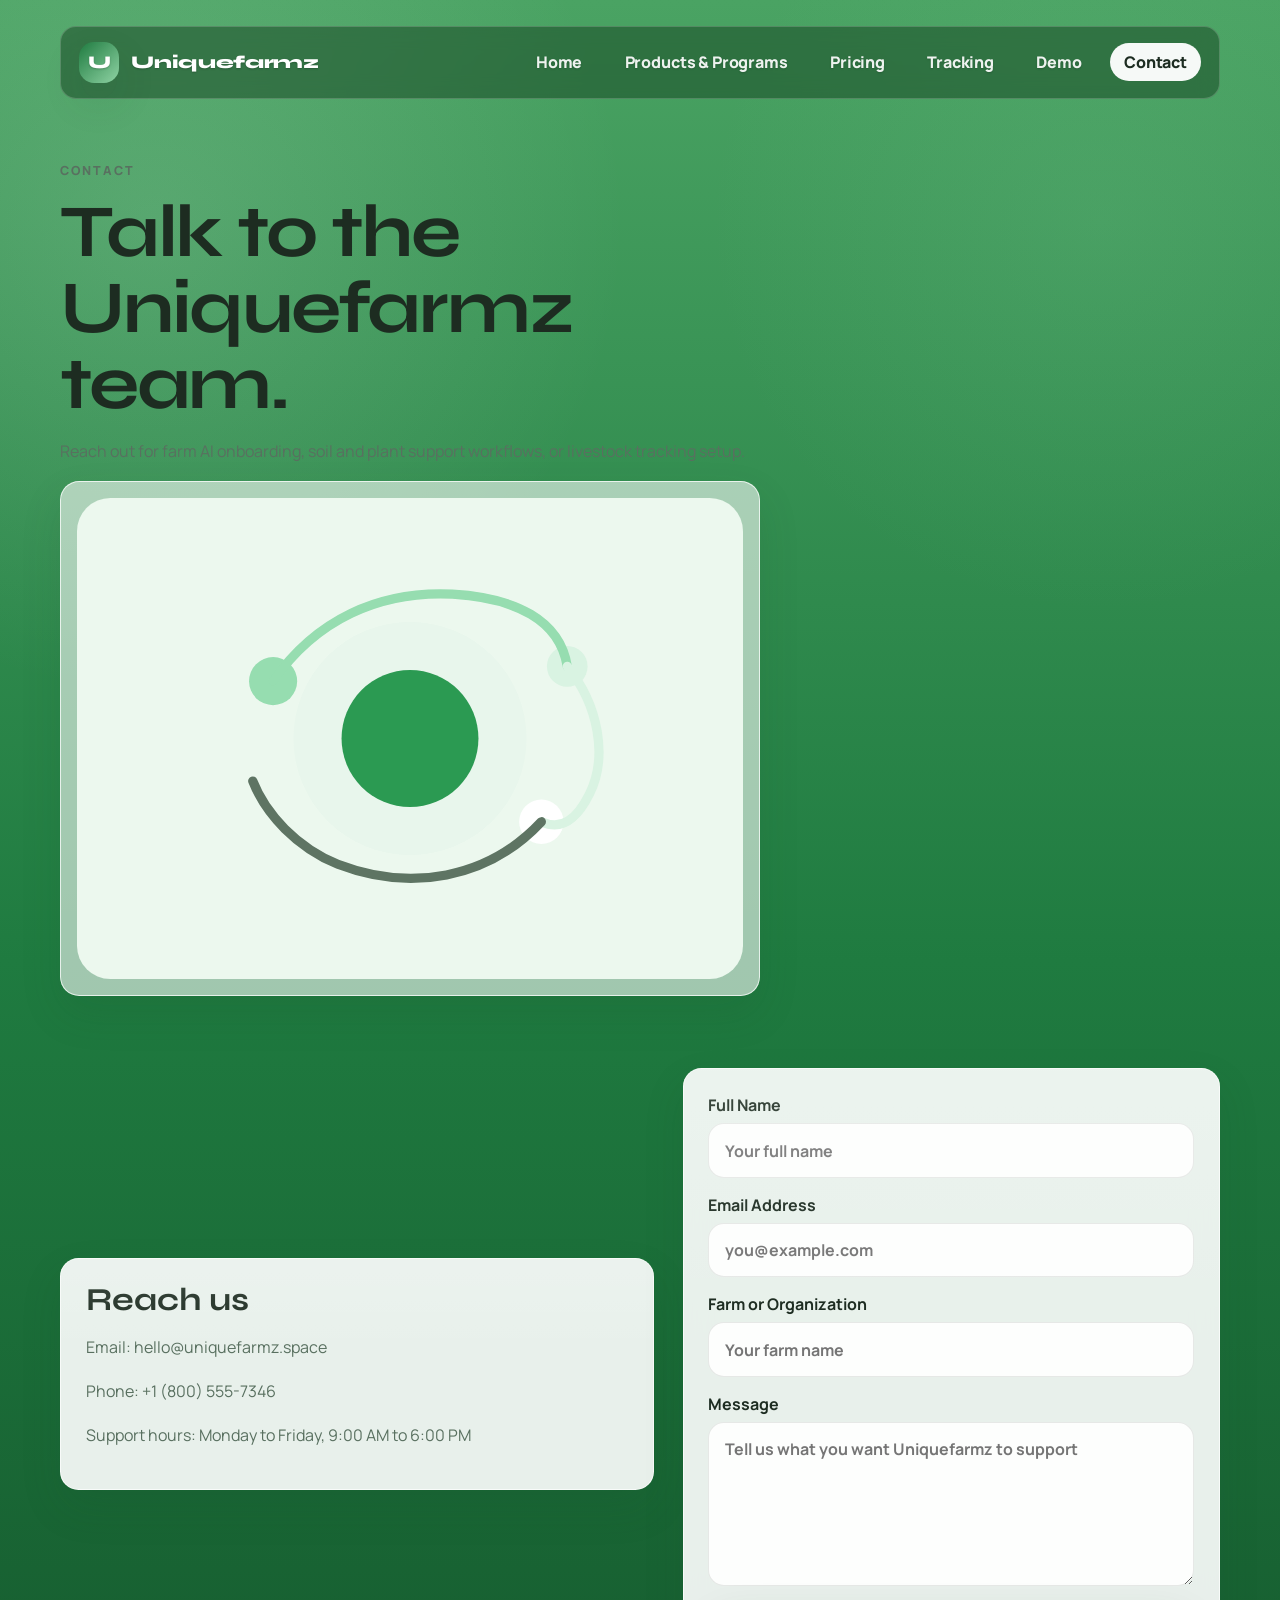
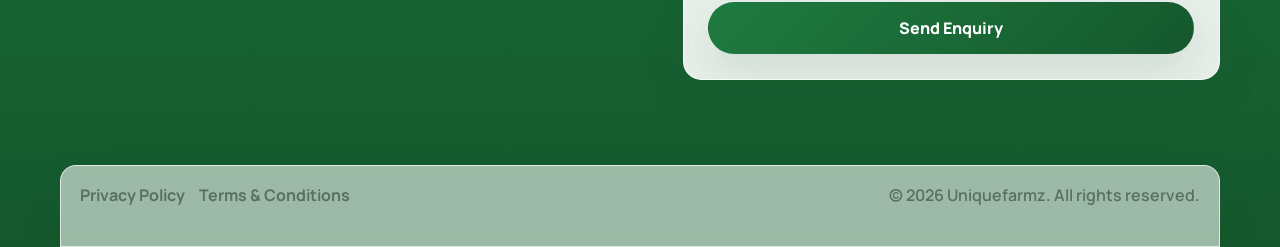
==== contact.html @ c184e69d "Initial commit" ====
<!DOCTYPE html>
<html lang="en">
<head>
  <meta charset="UTF-8">
  <meta name="viewport" content="width=device-width, initial-scale=1.0">
  <title>Contact | Uniquefarmz</title>
  <meta name="description" content="Contact Uniquefarmz for demos, farm AI setup, soil and plant monitoring support, and livestock tracking enquiries.">
  <link rel="preconnect" href="https://fonts.googleapis.com">
  <link rel="preconnect" href="https://fonts.gstatic.com" crossorigin>
  <link href="https://fonts.googleapis.com/css2?family=Syne:wght@500;700;800&family=Manrope:wght@400;500;700;800&display=swap" rel="stylesheet">
  <link rel="stylesheet" href="styles.css">
</head>
<body>
  <div class="site-shell">
    <header class="subhero">
      <nav class="topbar">
        <a class="brand" href="index.html">
          <span class="brand-mark">U</span>
          <span class="brand-name">Uniquefarmz</span>
        </a>
        <div class="nav-links">
          <a href="index.html">Home</a>
          <a href="products.html">Products & Programs</a>
          <a href="pricing.html">Pricing</a>
          <a href="tracking.html">Tracking</a>
          <a href="demo.html">Demo</a>
          <a class="active" href="contact.html">Contact</a>
        </div>
      </nav>
      <div class="subhero-copy">
        <p class="eyebrow">Contact</p>
        <h1>Talk to the Uniquefarmz team.</h1>
        <p>Reach out for farm AI onboarding, soil and plant support workflows, or livestock tracking setup.</p>
      </div>
      <div class="subhero-art compact-art">
        <img class="svg-art" src="assets/farm-network.svg" alt="Uniquefarmz contact illustration">
      </div>
    </header>

    <main>
      <section class="section contact-grid">
        <div class="contact-card">
          <h2>Reach us</h2>
          <p>Email: hello@uniquefarmz.space</p>
          <p>Phone: +1 (800) 555-7346</p>
          <p>Support hours: Monday to Friday, 9:00 AM to 6:00 PM</p>
        </div>

        <form class="contact-form glass-panel">
          <label>
            Full Name
            <input type="text" placeholder="Your full name">
          </label>
          <label>
            Email Address
            <input type="email" placeholder="you@example.com">
          </label>
          <label>
            Farm or Organization
            <input type="text" placeholder="Your farm name">
          </label>
          <label>
            Message
            <textarea rows="6" placeholder="Tell us what you want Uniquefarmz to support"></textarea>
          </label>
          <button class="button button-primary" type="submit">Send Enquiry</button>
        </form>
      </section>
    </main>

    <footer class="site-footer">
      <div class="footer-links">
        <a href="privacy.html">Privacy Policy</a>
        <a href="terms.html">Terms & Conditions</a>
      </div>
      <p>© 2026 Uniquefarmz. All rights reserved.</p>
    </footer>
  </div>
</body>
</html>
---- styles.css ----
:root {
  --bg: #1f7b40;
  --panel: rgba(255, 255, 255, 0.9);
  --panel-solid: #ffffff;
  --text: #1d2c21;
  --muted: #597060;
  --line: rgba(29, 44, 33, 0.1);
  --primary: #1f7b40;
  --primary-deep: #15582d;
  --accent: #8fd3a4;
  --accent-2: #d9f1df;
  --shadow: 0 18px 42px rgba(26, 72, 41, 0.12);
}

* { box-sizing: border-box; }

body {
  margin: 0;
  font-family: "Manrope", sans-serif;
  color: var(--text);
  background:
    radial-gradient(circle at 12% 12%, rgba(232, 248, 236, 0.14), transparent 24%),
    radial-gradient(circle at 86% 12%, rgba(143, 211, 164, 0.12), transparent 20%),
    linear-gradient(180deg, #4aa363 0%, #1f7b40 52%, #15582d 100%);
}

a { color: inherit; text-decoration: none; }
button, input, textarea { font: inherit; }
.site-shell { min-height: 100vh; }

.hero, .subhero, .section, .site-footer {
  width: min(1160px, calc(100% - 2rem));
  margin: 0 auto;
}

.hero, .subhero { padding: 1.6rem 0 2.2rem; }

.topbar {
  display: flex;
  justify-content: space-between;
  align-items: center;
  gap: 1rem;
  margin-bottom: 3.8rem;
  padding: 0.95rem 1.1rem;
  border-radius: 1rem;
  background: rgba(17, 57, 28, 0.46);
  border: 1px solid rgba(255, 255, 255, 0.18);
  backdrop-filter: blur(10px);
}

.brand {
  display: flex;
  align-items: center;
  gap: 0.75rem;
  font-family: "Syne", sans-serif;
  font-weight: 800;
  font-size: 1.12rem;
  letter-spacing: -0.02em;
  color: #ffffff;
  text-shadow: 0 1px 2px rgba(0, 0, 0, 0.22);
}

.brand-mark {
  width: 2.55rem;
  height: 2.55rem;
  display: grid;
  place-items: center;
  border-radius: 0.95rem;
  background: linear-gradient(135deg, var(--primary) 0%, var(--accent) 100%);
  color: white;
  box-shadow: var(--shadow);
}

.nav-links, .footer-links, .chip-row, .tab-row {
  display: flex;
  flex-wrap: wrap;
  gap: 0.85rem;
}

.nav-links { color: rgba(255, 255, 255, 0.92); }
.nav-links a {
  padding: 0.5rem 0.9rem;
  border-radius: 999px;
  font-weight: 800;
  font-size: 1rem;
  letter-spacing: -0.01em;
  text-shadow: 0 1px 2px rgba(0, 0, 0, 0.18);
}
.nav-links a.active,
.nav-links a:hover {
  background: rgba(255, 255, 255, 0.96);
  color: var(--text);
  text-shadow: none;
}

.hero-grid, .demo-grid, .contact-grid, .tracking-grid {
  display: grid;
  grid-template-columns: 1.05fr 0.95fr;
  gap: 1.8rem;
  align-items: center;
}

.eyebrow {
  margin: 0 0 0.8rem;
  text-transform: uppercase;
  letter-spacing: 0.16em;
  font-size: 0.78rem;
  color: var(--primary-deep);
  font-weight: 800;
}

h1, h2, h3 {
  font-family: "Syne", sans-serif;
  line-height: 1.02;
  margin: 0;
}

.hero-copy h1, .subhero-copy h1 {
  font-size: clamp(2.7rem, 5.8vw, 5rem);
  max-width: 11ch;
  letter-spacing: -0.03em;
}

.lead, .subhero-copy p, .feature-card p, .panel p, .status-card p, .summary-card p, .demo-body p, .contact-card p, .legal-card p, .glass-panel p {
  color: var(--muted);
  line-height: 1.75;
}

.lead {
  color: #f3fff5;
  font-size: 1.08rem;
  font-weight: 600;
  max-width: 60ch;
}

.hero-actions {
  display: flex;
  flex-wrap: wrap;
  gap: 0.9rem;
  margin: 1.7rem 0;
}

.button {
  display: inline-flex;
  align-items: center;
  justify-content: center;
  min-height: 3.25rem;
  padding: 0 1.35rem;
  border-radius: 999px;
  border: 1px solid transparent;
  font-weight: 800;
}

.button-primary {
  background: linear-gradient(135deg, var(--primary) 0%, var(--primary-deep) 100%);
  color: white;
  box-shadow: var(--shadow);
}

.button-secondary {
  background: rgba(255, 255, 255, 0.86);
  border-color: rgba(32, 51, 37, 0.08);
  color: var(--text);
}

.button-secondary.light { background: rgba(255, 255, 255, 0.92); }

.hero-points {
  list-style: none;
  padding: 0;
  margin: 1rem 0 0;
  display: grid;
  grid-template-columns: repeat(2, minmax(0, 1fr));
  gap: 0.85rem;
}

.hero-points li,
.stat-box,
.feature-card,
.panel,
.status-card,
.summary-card,
.interactive-card,
.glass-panel,
.contact-card,
.legal-card,
.cta-card {
  backdrop-filter: blur(14px);
  background: var(--panel);
  border: 1px solid rgba(255, 255, 255, 0.72);
  box-shadow: var(--shadow);
}

.hero-points li {
  padding: 1rem;
  border-radius: 0.95rem;
  background: rgba(255, 255, 255, 0.64);
}

.visual-frame, .subhero-art, .demo-image-wrap {
  padding: 1rem;
  border-radius: 1.2rem;
  background: rgba(255, 255, 255, 0.58);
  border: 1px solid rgba(255, 255, 255, 0.74);
  box-shadow: var(--shadow);
}

.svg-art { display: block; width: 100%; height: auto; }

.status-card, .feature-card, .panel, .summary-card, .interactive-card, .glass-panel, .contact-card, .legal-card, .cta-card {
  padding: 1.55rem;
  border-radius: 1.15rem;
  position: relative;
  overflow: hidden;
}

.status-card::before, .feature-card::before, .panel::before, .summary-card::before, .interactive-card::before, .glass-panel::before, .contact-card::before, .legal-card::before, .cta-card::before {
  content: "";
  position: absolute;
  inset: 0;
  background: linear-gradient(180deg, rgba(255, 255, 255, 0.14), transparent 40%);
  pointer-events: none;
}

.status-row, .site-footer {
  display: flex;
  justify-content: space-between;
  align-items: center;
  gap: 1rem;
  flex-wrap: wrap;
}

.live-pill, .tag, .demo-label {
  display: inline-flex;
  align-items: center;
  padding: 0.4rem 0.8rem;
  border-radius: 999px;
  font-weight: 800;
}

.live-pill, .tag {
  background: rgba(43, 154, 82, 0.12);
  color: var(--primary-deep);
}

.demo-label {
  background: rgba(150, 221, 176, 0.24);
  color: var(--primary-deep);
}

.status-card h2, .summary-card h2, .glass-panel h2 {
  font-size: clamp(1.8rem, 4vw, 2.9rem);
  margin: 0.65rem 0;
}

.section { padding: 2.3rem 0 4.3rem; }

.stat-band, .feature-grid, .stack {
  display: grid;
  gap: 1rem;
}

.stat-band { grid-template-columns: repeat(3, 1fr); }
.feature-grid { grid-template-columns: repeat(3, minmax(0, 1fr)); }

.stat-box {
  padding: 1.35rem;
  border-radius: 1.05rem;
}

.stat-box strong {
  display: block;
  font-family: "Syne", sans-serif;
  font-size: 1.24rem;
  margin-bottom: 0.35rem;
}

.section-head { margin-bottom: 1.5rem; }
.section-head h2, .cta-card h2 { font-size: clamp(2rem, 4vw, 3.4rem); max-width: 13ch; }

.cta-card {
  background:
    linear-gradient(135deg, rgba(217, 243, 226, 0.74), rgba(143, 211, 164, 0.48)),
    rgba(255, 255, 255, 0.96);
}

.cta-card .button-primary {
  background: linear-gradient(135deg, #1d6d39 0%, #14512a 100%);
}

.panel.wide {
  display: grid;
  grid-template-columns: 1.05fr 0.95fr;
  gap: 1.25rem;
  align-items: center;
}

.detail-list {
  margin: 1rem 0 0;
  padding-left: 1.1rem;
  color: var(--muted);
  line-height: 1.8;
}

.chip-row span, .timeline-item {
  padding: 0.7rem 0.9rem;
  border-radius: 0.85rem;
  background: rgba(255, 255, 255, 0.74);
  border: 1px solid rgba(32, 51, 37, 0.08);
}

.tab-button {
  border: 0;
  border-radius: 999px;
  padding: 0.8rem 1rem;
  background: rgba(255, 255, 255, 0.82);
  color: var(--text);
  font-weight: 800;
  cursor: pointer;
}

.tab-button.active {
  background: linear-gradient(135deg, #1d6d39 0%, #14512a 100%);
  color: white;
}

.demo-image-wrap { margin: 1rem 0; }

.demo-body {
  padding: 1rem;
  border-radius: 1.2rem;
  background: var(--panel-solid);
}

.demo-body h3, .contact-card h2, .legal-card h2, .tracking-summary h3 {
  font-size: 2rem;
  margin-bottom: 0.8rem;
}

.pricing-grid {
  display: flex;
  gap: 1rem;
  flex-wrap: wrap;
}

.price-card {
  flex: 1 1 280px;
  backdrop-filter: blur(14px);
  background: var(--panel);
  border: 1px solid rgba(255, 255, 255, 0.72);
  box-shadow: var(--shadow);
  border-radius: 1.15rem;
  padding: 1.55rem;
  position: relative;
  overflow: hidden;
}

.price-card::before {
  content: "";
  position: absolute;
  inset: 0;
  background: linear-gradient(180deg, rgba(255, 255, 255, 0.14), transparent 40%);
  pointer-events: none;
}

.price-card.featured {
  background:
    linear-gradient(135deg, rgba(217, 243, 226, 0.74), rgba(143, 211, 164, 0.48)),
    rgba(255, 255, 255, 0.96);
}

.price-card h2 {
  font-size: clamp(1.8rem, 4vw, 2.9rem);
  margin: 0.65rem 0;
}

.price-card h2 span {
  font-size: 1rem;
  color: var(--muted);
}

.price-label {
  display: inline-flex;
  align-items: center;
  padding: 0.4rem 0.8rem;
  border-radius: 999px;
  font-weight: 800;
  background: rgba(150, 221, 176, 0.24);
  color: var(--primary-deep);
}

.tracking-grid { align-items: start; }

.timeline-list {
  display: grid;
  gap: 0.85rem;
  margin-top: 1.1rem;
}

.timeline-item strong, .timeline-item span { display: block; }
.timeline-item strong { margin-bottom: 0.25rem; }

.contact-form { display: grid; gap: 1rem; }
.contact-form label { display: grid; gap: 0.45rem; font-weight: 700; }

.contact-form input,
.contact-form textarea {
  width: 100%;
  padding: 0.95rem 1rem;
  border-radius: 1rem;
  border: 1px solid var(--line);
  background: rgba(255, 255, 255, 0.9);
  color: var(--text);
}

.legal-section { display: grid; }
.legal-card { max-width: 860px; }

.site-footer {
  padding: 1.15rem 1.2rem 2.5rem;
  margin-top: 1rem;
  background: rgba(255, 255, 255, 0.58);
  border: 1px solid rgba(255, 255, 255, 0.68);
  border-radius: 1rem 1rem 0 0;
  box-shadow: var(--shadow);
}

.footer-links a { color: var(--muted); font-weight: 700; }
.footer-links a.active, .footer-links a:hover { color: var(--text); }
.site-footer p { margin: 0; color: var(--muted); font-weight: 600; }
.compact-art { max-width: 700px; }
.tracking-hero-art {
  max-width: 440px;
  margin-top: 1rem;
}

@media (max-width: 920px) {
  .hero-grid, .demo-grid, .contact-grid, .tracking-grid, .stat-band, .feature-grid, .panel.wide {
    grid-template-columns: 1fr;
  }

  .topbar {
    flex-direction: column;
    align-items: flex-start;
  }
}

@media (max-width: 640px) {
  .hero-points {
    grid-template-columns: 1fr;
  }

  .hero-copy h1, .subhero-copy h1 {
    max-width: none;
  }
}
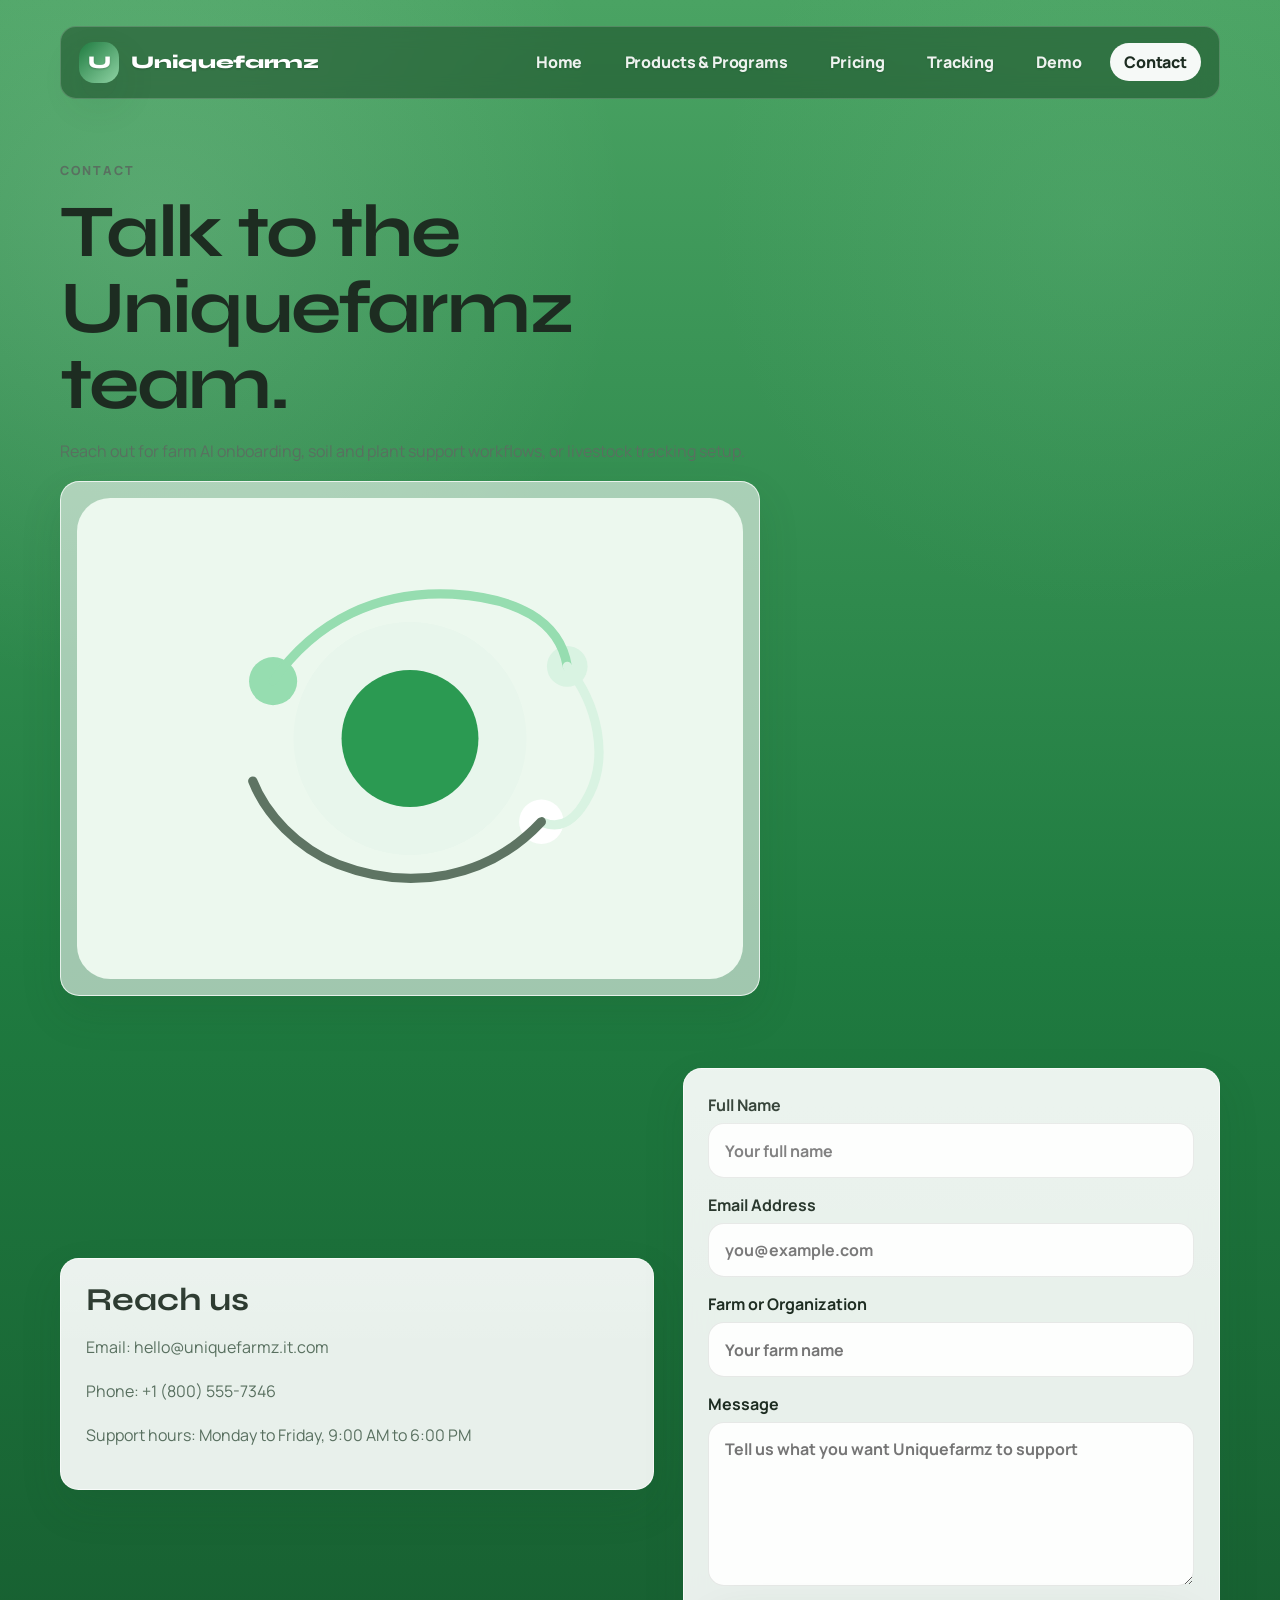
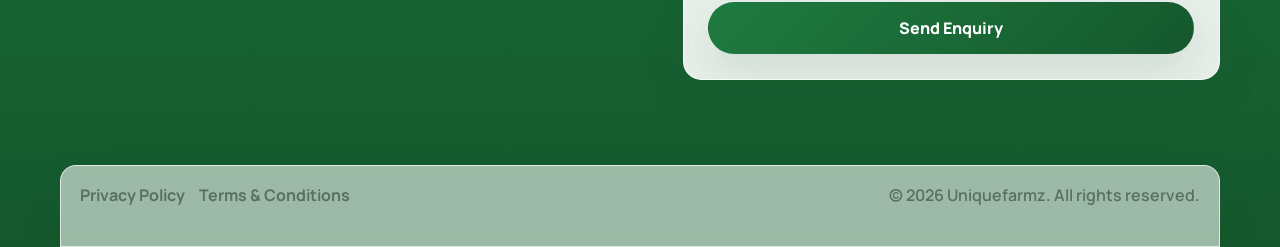
==== commit 72889383: "Update domain from .space to .it.com" ====
--- a/contact.html
+++ b/contact.html
@@ -41,7 +41,7 @@
       <section class="section contact-grid">
         <div class="contact-card">
           <h2>Reach us</h2>
-          <p>Email: hello@uniquefarmz.space</p>
+          <p>Email: hello@uniquefarmz.it.com</p>
           <p>Phone: +1 (800) 555-7346</p>
           <p>Support hours: Monday to Friday, 9:00 AM to 6:00 PM</p>
         </div>
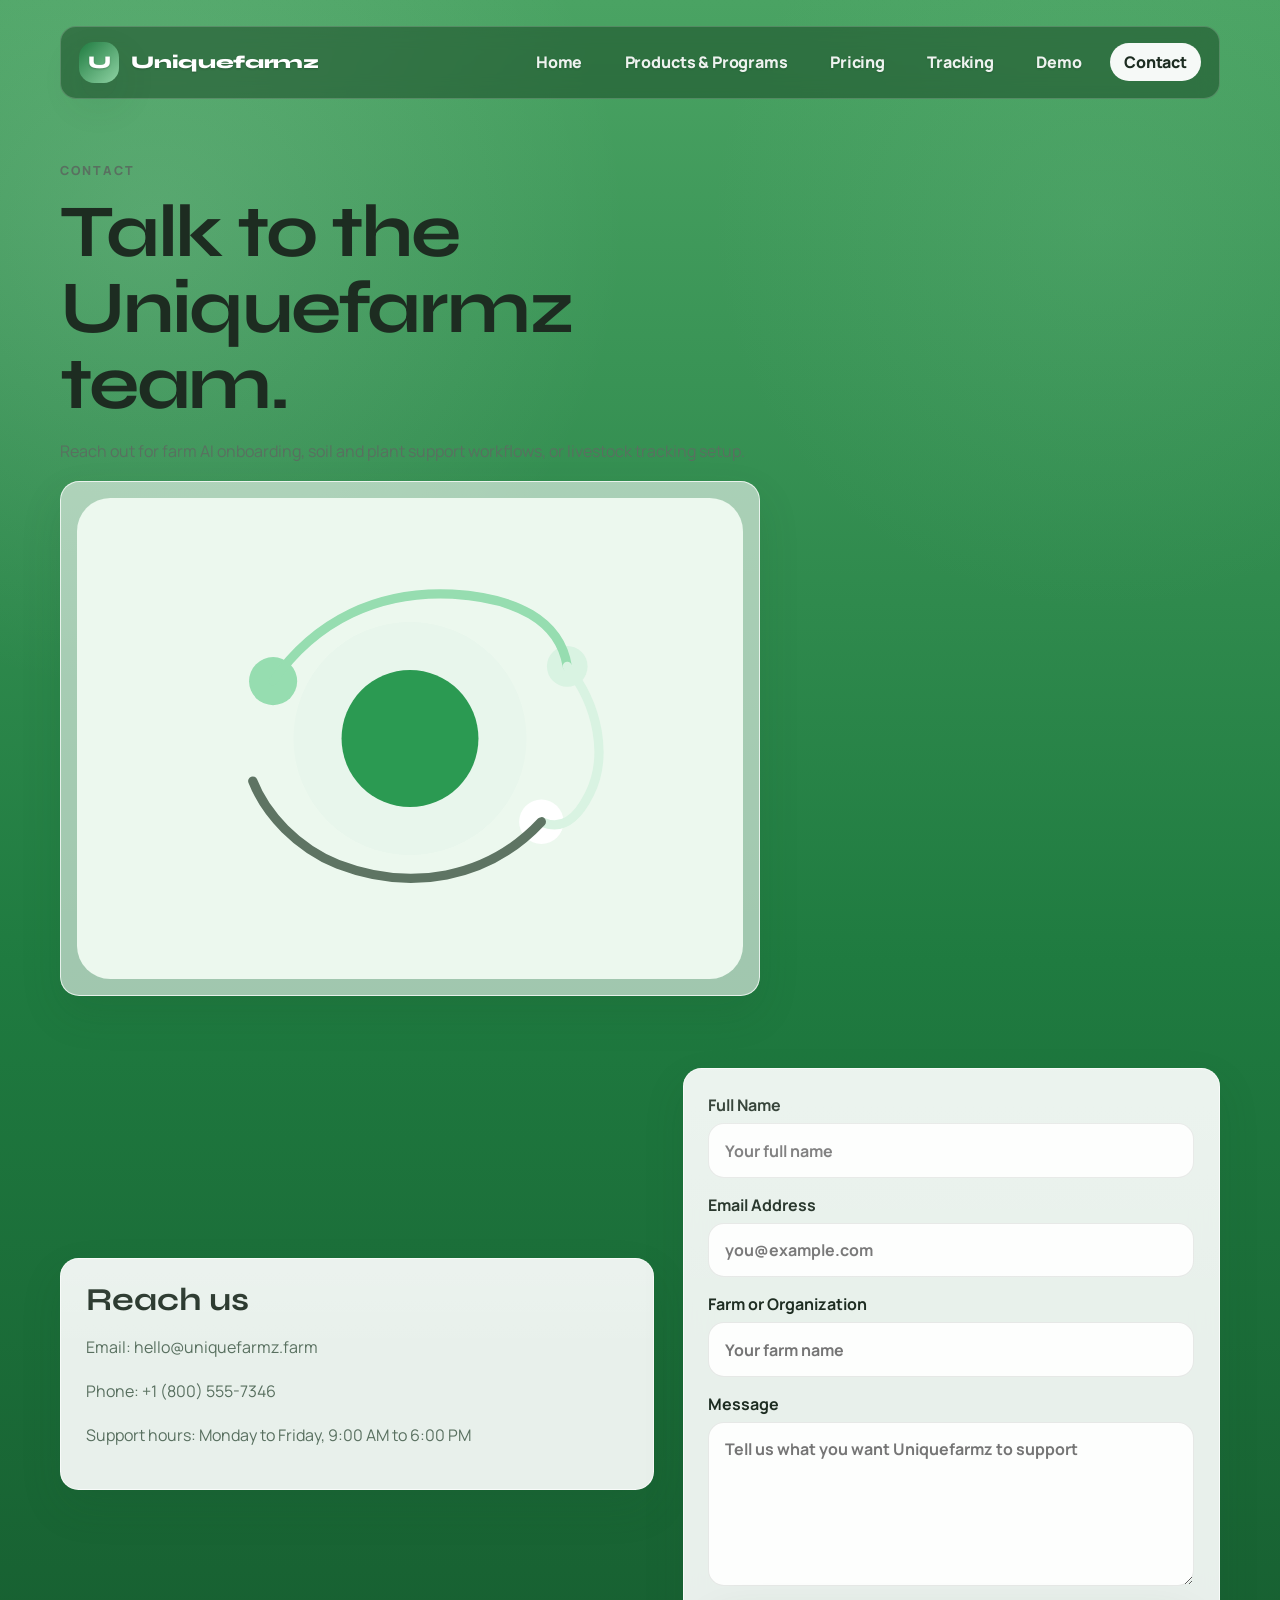
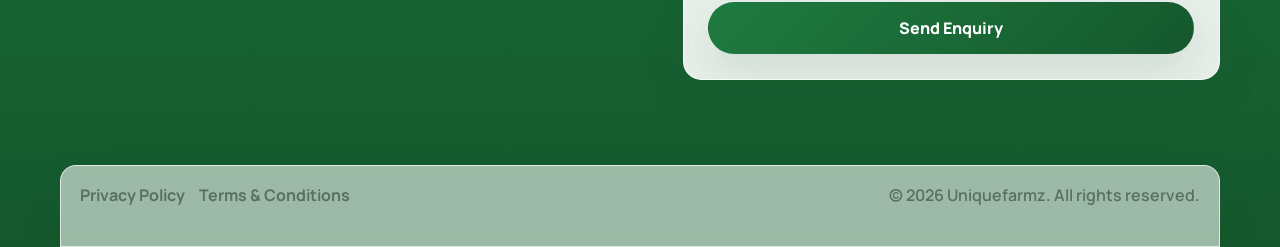
==== commit da01624f: "Update domain to uniquefarmz.farm" ====
--- a/contact.html
+++ b/contact.html
@@ -41,7 +41,7 @@
       <section class="section contact-grid">
         <div class="contact-card">
           <h2>Reach us</h2>
-          <p>Email: hello@uniquefarmz.it.com</p>
+          <p>Email: hello@uniquefarmz.farm</p>
           <p>Phone: +1 (800) 555-7346</p>
           <p>Support hours: Monday to Friday, 9:00 AM to 6:00 PM</p>
         </div>
